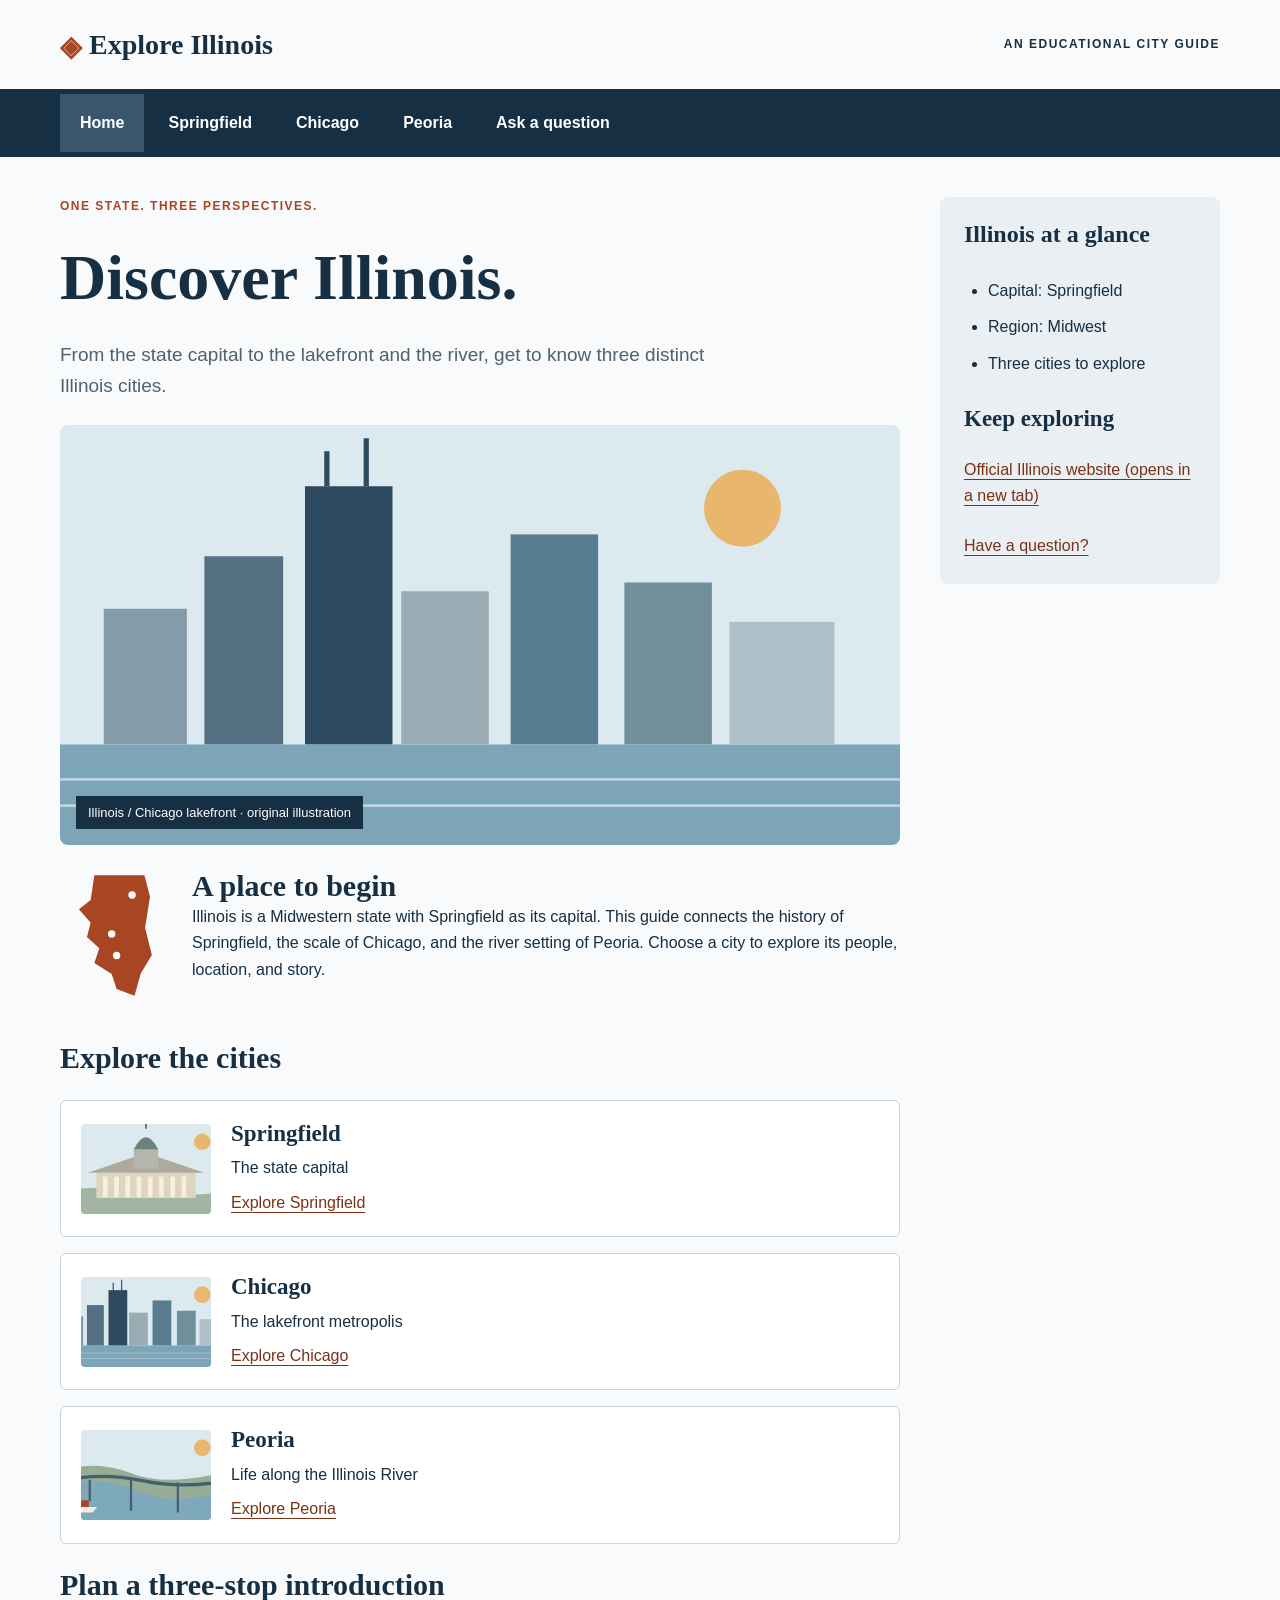
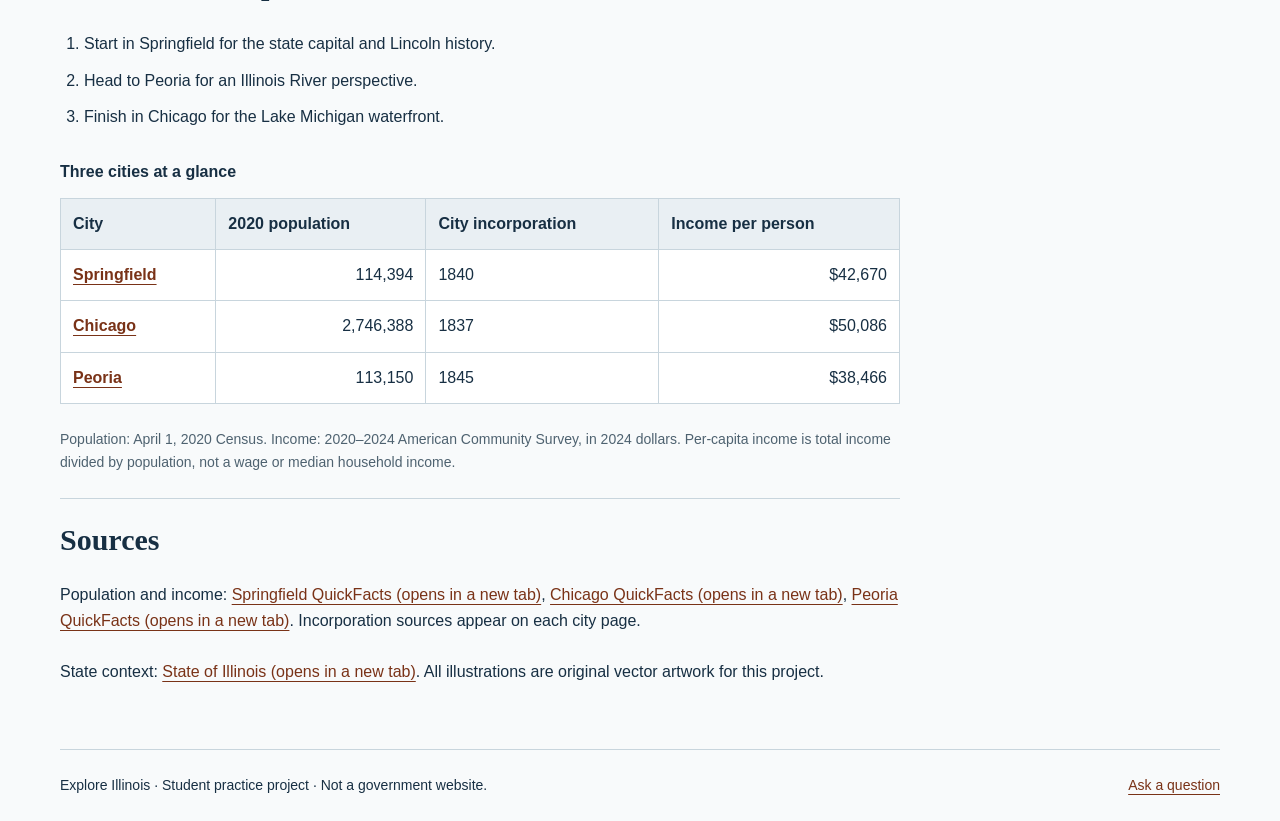
==== index.html @ 509b93b6 "Build five-page Illinois guide and local email validation" ====
<!DOCTYPE html>
<html lang="en">
<head>
  <meta charset="utf-8">
  <meta name="viewport" content="width=device-width, initial-scale=1">
  <meta name="description" content="Explore Illinois and three of its cities through this educational website.">
  <title>Discover Illinois | Explore Illinois</title>
  <link rel="stylesheet" href="styles.css">
  <script src="script.js" defer="defer">
</script>
</head>
<body>
  <!-- The same frame and navigation appear on all five pages. -->
  <header class="container site-header">
    <a class="brand" href="index.html">
<span class="site-mark" aria-hidden="true">◈</span> Explore Illinois</a>
    <p class="project-note">An educational city guide</p>
  </header>
  <nav class="nav-bar" aria-label="Main navigation">
<ul class="container nav-list">
<li>
<a href="index.html" aria-current="page">Home</a>
</li>
<li>
<a href="springfield.html">Springfield</a>
</li>
<li>
<a href="chicago.html">Chicago</a>
</li>
<li>
<a href="peoria.html">Peoria</a>
</li>
<li>
<a href="contact.html">Ask a question</a>
</li>
</ul>
</nav>
  <main class="container page-layout">
    <section class="stack" aria-labelledby="page-title">
<p class="eyebrow">One state. Three perspectives.</p>
<h1 id="page-title">Discover Illinois.</h1>
<p class="lead">From the state capital to the lakefront and the river, get to know three distinct Illinois cities.</p>
<figure class="scene">
<img src="assets/chicago.svg" width="960" height="480" alt="Illustration of the Chicago skyline beside blue Lake Michigan.">
<figcaption class="image-label">Illinois / Chicago lakefront · original illustration</figcaption>
</figure>
<div class="intro">
<img class="state-image" src="assets/illinois.svg" width="180" height="220" alt="Stylized Illinois outline with three markers representing Chicago, Peoria, and Springfield.">
<h2>A place to begin</h2>
<p>Illinois is a Midwestern state with Springfield as its capital. This guide connects the history of Springfield, the scale of Chicago, and the river setting of Peoria. Choose a city to explore its people, location, and story.</p>
</div>
<h2>Explore the cities</h2>
<div class="city-cards">
<article class="city-card">
<img src="assets/springfield.svg" width="130" height="90" alt="Illustrated view of Springfield.">
<div>
<h3>Springfield</h3>
<p>The state capital</p>
<a href="springfield.html">Explore Springfield</a>
</div>
</article>
<article class="city-card">
<img src="assets/chicago.svg" width="130" height="90" alt="Illustrated view of Chicago.">
<div>
<h3>Chicago</h3>
<p>The lakefront metropolis</p>
<a href="chicago.html">Explore Chicago</a>
</div>
</article>
<article class="city-card">
<img src="assets/peoria.svg" width="130" height="90" alt="Illustrated view of Peoria.">
<div>
<h3>Peoria</h3>
<p>Life along the Illinois River</p>
<a href="peoria.html">Explore Peoria</a>
</div>
</article>
</div>
<h2>Plan a three-stop introduction</h2>
<ol>
<li>Start in Springfield for the state capital and Lincoln history.</li>
<li>Head to Peoria for an Illinois River perspective.</li>
<li>Finish in Chicago for the Lake Michigan waterfront.</li>
</ol>
<div class="table-scroll">
<table>
<caption>Three cities at a glance</caption>
<thead>
<tr>
<th scope="col">City</th>
<th scope="col">2020 population</th>
<th scope="col">City incorporation</th>
<th scope="col">Income per person</th>
</tr>
</thead>
<tbody>
<tr>
<th scope="row">
<a href="springfield.html">Springfield</a>
</th>
<td class="numeric">114,394</td>
<td>1840</td>
<td class="numeric">$42,670</td>
</tr>
<tr>
<th scope="row">
<a href="chicago.html">Chicago</a>
</th>
<td class="numeric">2,746,388</td>
<td>1837</td>
<td class="numeric">$50,086</td>
</tr>
<tr>
<th scope="row">
<a href="peoria.html">Peoria</a>
</th>
<td class="numeric">113,150</td>
<td>1845</td>
<td class="numeric">$38,466</td>
</tr>
</tbody>
</table>
</div>
<p class="small">Population: April 1, 2020 Census. Income: 2020–2024 American Community Survey, in 2024 dollars. Per-capita income is total income divided by population, not a wage or median household income.</p>
<section class="sources stack" aria-labelledby="sources-title">
<h2 id="sources-title">Sources</h2>
<p>Population and income: <a href="https://www.census.gov/quickfacts/springfieldcityillinois" target="_blank" rel="noopener noreferrer">Springfield QuickFacts (opens in a new tab)</a>, <a href="https://www.census.gov/quickfacts/chicagocityillinois" target="_blank" rel="noopener noreferrer">Chicago QuickFacts (opens in a new tab)</a>, <a href="https://www.census.gov/quickfacts/peoriacityillinois" target="_blank" rel="noopener noreferrer">Peoria QuickFacts (opens in a new tab)</a>. Incorporation sources appear on each city page.</p>
<p>State context: <a href="https://www.illinois.gov/" target="_blank" rel="noopener noreferrer">State of Illinois (opens in a new tab)</a>. All illustrations are original vector artwork for this project.</p>
</section>
</section>
    <aside class="stack" aria-labelledby="aside-title">
<h2 id="aside-title">Illinois at a glance</h2>
<ul>
<li>Capital: Springfield</li>
<li>Region: Midwest</li>
<li>Three cities to explore</li>
</ul>
<h3>Keep exploring</h3>
<p>
<a href="https://www.illinois.gov/" target="_blank" rel="noopener noreferrer">Official Illinois website (opens in a new tab)</a>
</p>
<p>
<a href="contact.html">Have a question?</a>
</p>
</aside>
  </main>
  <footer class="container site-footer">
<p>Explore Illinois · Student practice project · Not a government website.</p>
<a href="contact.html">Ask a question</a>
</footer>
</body>
</html>
---- styles.css ----
/* Shared colors and type keep the five pages consistent. */
:root { --ink: #172f43; --muted: #4e6270; --paper: #f8fafb; --line: #c8d5dd; --accent: #a84624; }
* { box-sizing: border-box; }
body { margin: 0; background: var(--paper); color: var(--ink); font: 16px/1.65 Arial, sans-serif; }
h1, h2, h3, p, ul, ol, figure, dl { margin: 0; }
h1, h2, h3 { font-family: Georgia, serif; line-height: 1.15; }
h1 { font-size: clamp(38px, 5vw, 64px); }
h2 { font-size: 30px; }
h3 { font-size: 23px; }
a { color: #793217; text-underline-offset: 4px; }
a:hover { text-decoration-thickness: 2px; }
:focus-visible { outline: 3px solid var(--accent); outline-offset: 4px; }
.container { width: min(1160px, calc(100% - 40px)); margin-inline: auto; }
.site-header { padding-block: 28px; display: flex; justify-content: space-between; align-items: center; gap: 24px; }
.brand { color: var(--ink); font: bold 28px Georgia, serif; text-decoration: none; }
/* Relative positioning nudges the small site mark into optical alignment. */
.site-mark { position: relative; top: 2px; display: inline-block; color: var(--accent); }
.project-note, .eyebrow { font-size: 12px; font-weight: bold; letter-spacing: 1.5px; text-transform: uppercase; }
.nav-bar { background: var(--ink); }
.nav-list { display: flex; flex-wrap: wrap; list-style: none; padding: 0; gap: 4px; }
.nav-list a { display: block; padding: 16px 20px; color: white; font-weight: bold; text-decoration: none; }
/* Rollover makes navigation respond visibly to a pointer. */
.nav-list a:hover, .nav-list a[aria-current="page"] { background: #38566c; }
.page-layout { display: grid; grid-template-columns: minmax(0, 3fr) minmax(230px, 1fr); gap: 40px; padding-block: 40px 64px; align-items: start; }
.stack { display: flex; flex-direction: column; gap: 24px; min-width: 0; }
.eyebrow { color: var(--accent); }
.lead { color: var(--muted); font-size: 19px; max-width: 65ch; }
.scene { position: relative; }
.scene img { display: block; width: 100%; height: auto; border-radius: 8px; }
/* Absolute positioning places a readable caption on the illustration. */
.image-label { position: absolute; bottom: 16px; left: 16px; padding: 6px 12px; color: white; background: var(--ink); font-size: 13px; }
aside { padding: 24px; background: #e9eff3; border-radius: 8px; }
aside h2 { font-size: 24px; }
ul, ol { padding-left: 24px; }
li { padding-block: 5px; }
.city-cards { display: grid; gap: 16px; }
.city-card { display: flex; align-items: center; gap: 20px; border: 1px solid var(--line); padding: 20px; border-radius: 6px; background: white; }
.city-card img { width: 130px; height: 90px; object-fit: cover; border-radius: 4px; }
.city-card div { display: grid; gap: 8px; }
.intro { display: flow-root; }
/* A floated state illustration lets the introduction wrap beside it. */
.state-image { float: left; width: 112px; height: 136px; margin: 0 20px 12px 0; }
.facts { display: grid; grid-template-columns: 1fr 2fr; border-top: 1px solid var(--line); }
.facts dt, .facts dd { padding: 14px 12px; border-bottom: 1px solid var(--line); margin: 0; }
.facts dt { font-weight: bold; background: #e9eff3; }
.table-scroll { overflow-x: auto; }
table { width: 100%; border-collapse: collapse; background: white; }
caption { text-align: left; font-weight: bold; padding-bottom: 12px; }
th, td { padding: 12px; border: 1px solid var(--line); text-align: left; }
thead { background: #e9eff3; }
.numeric { text-align: right; font-variant-numeric: tabular-nums; }
.small { font-size: 14px; color: var(--muted); }
.sources { border-top: 1px solid var(--line); padding-top: 24px; }
#contact-form { display: grid; grid-template-columns: 1fr 1fr; gap: 20px; padding: 24px; border: 1px solid var(--line); border-radius: 8px; background: white; }
.field { display: flex; flex-direction: column; gap: 8px; min-width: 0; }
.full { grid-column: 1 / -1; }
label { font-weight: bold; }
input, textarea { padding: 12px; width: 100%; min-width: 0; border: 1px solid #708390; border-radius: 4px; background: white; color: var(--ink); font: inherit; }
textarea { resize: vertical; min-height: 150px; }
button { width: fit-content; padding: 12px 24px; border: 0; border-radius: 4px; background: var(--accent); color: white; font: bold 16px/1.5 Arial, sans-serif; cursor: pointer; }
button:hover { background: #793217; }
button:disabled { opacity: .6; cursor: default; }
.site-footer { border-top: 1px solid var(--line); padding-block: 24px; display: flex; flex-wrap: wrap; justify-content: space-between; gap: 16px; font-size: 14px; }
@media (max-width: 760px) {
  .page-layout { grid-template-columns: 1fr; gap: 32px; padding-top: 28px; }
  .site-header { align-items: flex-start; flex-direction: column; gap: 8px; }
  .nav-list a { padding: 12px; }
  .city-card { align-items: flex-start; }
  .city-card img { width: 90px; height: 80px; }
  #contact-form { grid-template-columns: 1fr; padding: 20px; }
  .facts { grid-template-columns: 1fr; }
  .facts dt { padding-bottom: 4px; border-bottom: 0; }
  .facts dd { padding-top: 4px; }
  table { table-layout: fixed; }
  th, td { padding: 6px; font-size: 12px; overflow-wrap: anywhere; }
}
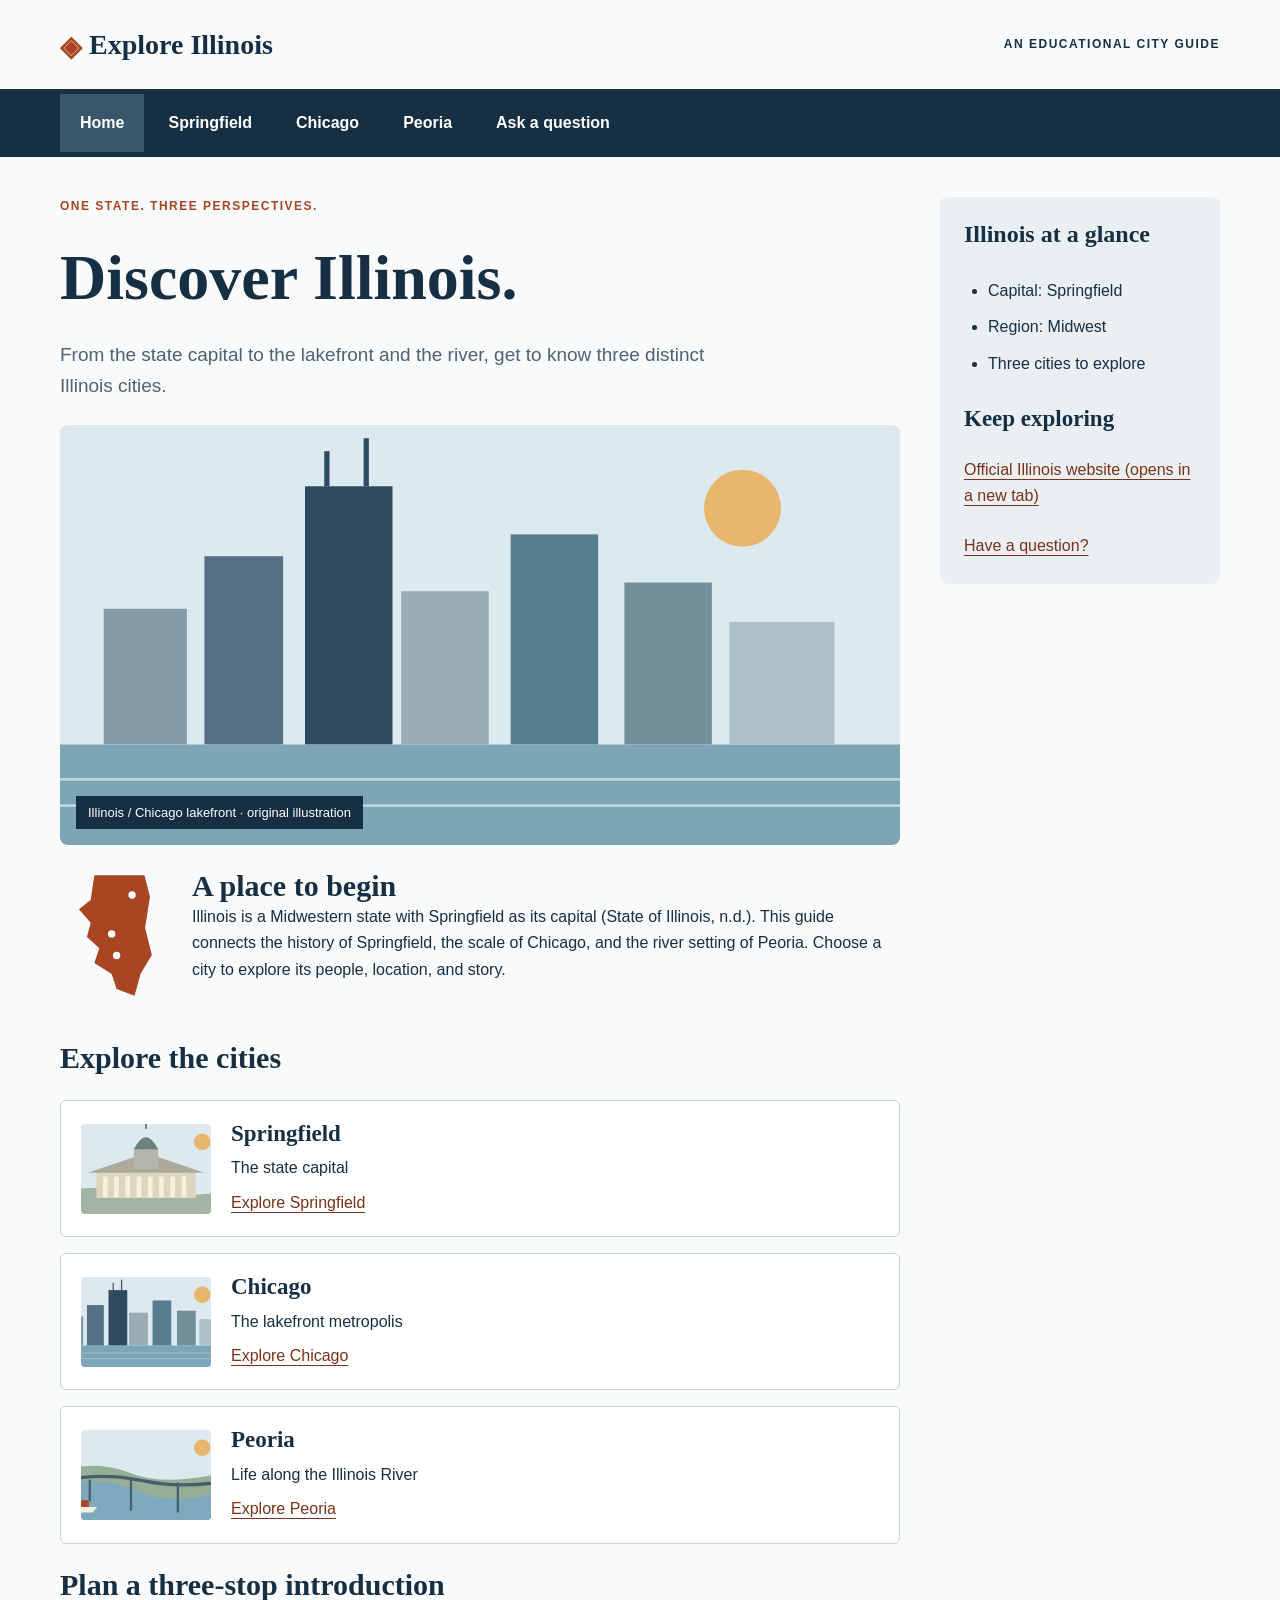
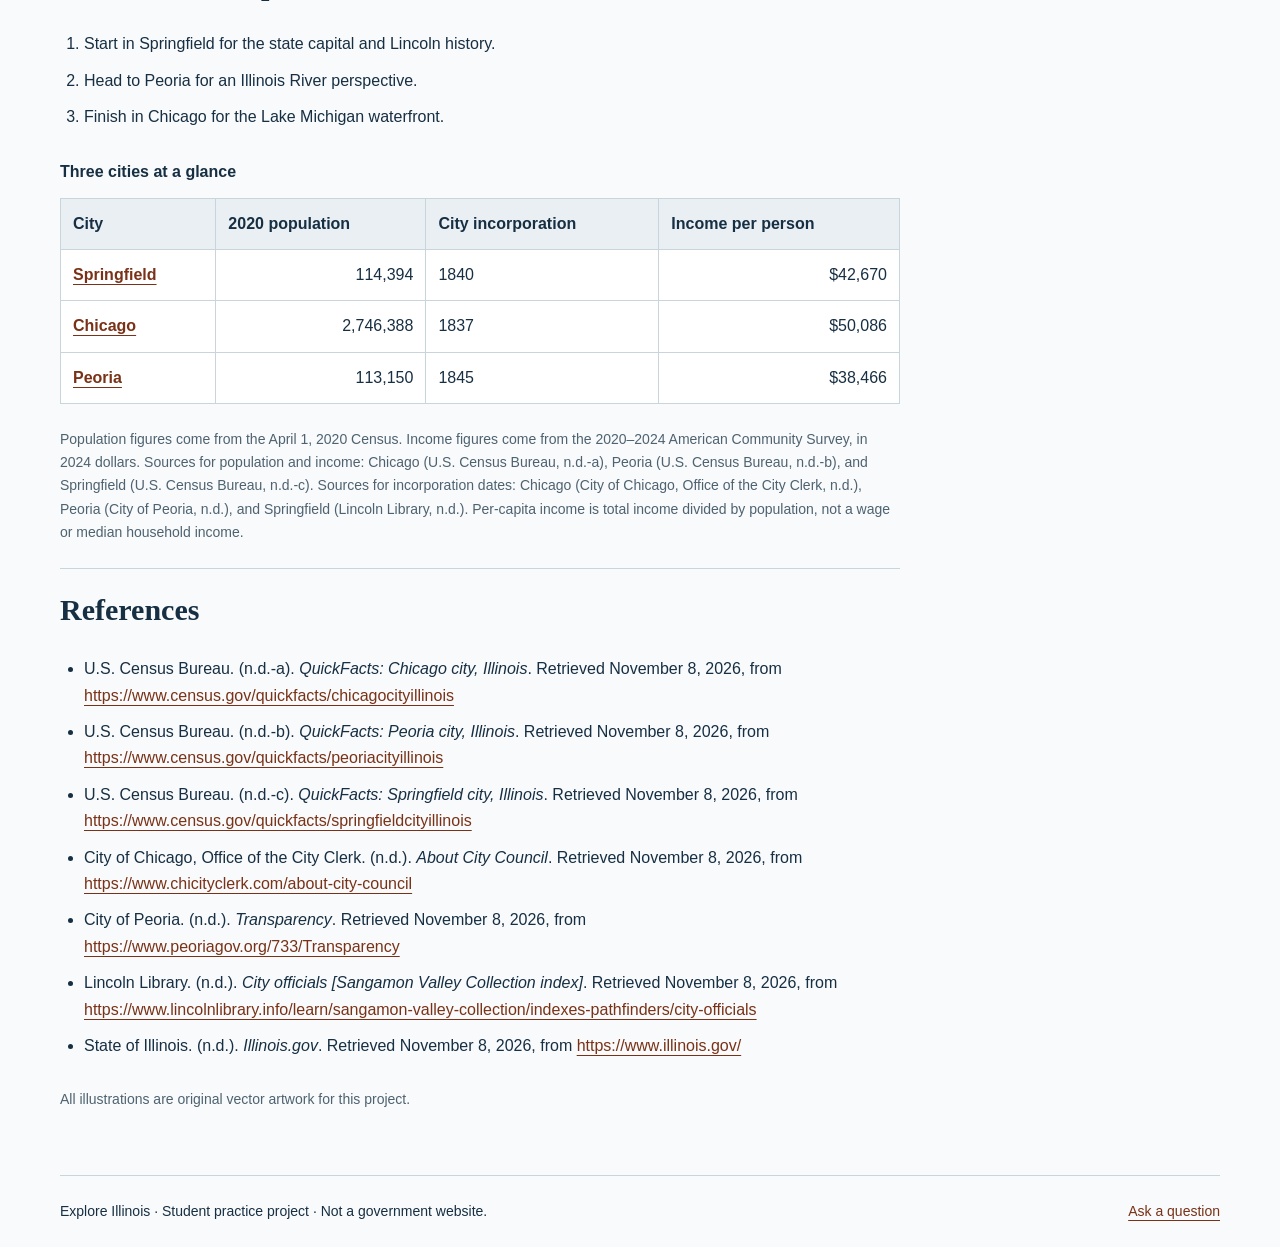
==== commit e6da25af: "Sync site files with GitLab working at 0e61d43" ====
--- a/index.html
+++ b/index.html
@@ -4,7 +4,7 @@
   <meta charset="utf-8">
   <meta name="viewport" content="width=device-width, initial-scale=1">
   <meta name="description" content="Explore Illinois and three of its cities through this educational website.">
-  <title>Discover Illinois | Explore Illinois</title>
+  <title>Home | Explore Illinois</title>
   <link rel="stylesheet" href="styles.css">
   <script src="script.js" defer="defer">
 </script>
@@ -47,7 +47,7 @@
 <div class="intro">
 <img class="state-image" src="assets/illinois.svg" width="180" height="220" alt="Stylized Illinois outline with three markers representing Chicago, Peoria, and Springfield.">
 <h2>A place to begin</h2>
-<p>Illinois is a Midwestern state with Springfield as its capital. This guide connects the history of Springfield, the scale of Chicago, and the river setting of Peoria. Choose a city to explore its people, location, and story.</p>
+<p>Illinois is a Midwestern state with Springfield as its capital (State of Illinois, n.d.). This guide connects the history of Springfield, the scale of Chicago, and the river setting of Peoria. Choose a city to explore its people, location, and story.</p>
 </div>
 <h2>Explore the cities</h2>
 <div class="city-cards">
@@ -121,11 +121,19 @@
 </tbody>
 </table>
 </div>
-<p class="small">Population: April 1, 2020 Census. Income: 2020–2024 American Community Survey, in 2024 dollars. Per-capita income is total income divided by population, not a wage or median household income.</p>
+<p class="small">Population figures come from the April 1, 2020 Census. Income figures come from the 2020–2024 American Community Survey, in 2024 dollars. Sources for population and income: Chicago (U.S. Census Bureau, n.d.-a), Peoria (U.S. Census Bureau, n.d.-b), and Springfield (U.S. Census Bureau, n.d.-c). Sources for incorporation dates: Chicago (City of Chicago, Office of the City Clerk, n.d.), Peoria (City of Peoria, n.d.), and Springfield (Lincoln Library, n.d.). Per-capita income is total income divided by population, not a wage or median household income.</p>
 <section class="sources stack" aria-labelledby="sources-title">
-<h2 id="sources-title">Sources</h2>
-<p>Population and income: <a href="https://www.census.gov/quickfacts/springfieldcityillinois" target="_blank" rel="noopener noreferrer">Springfield QuickFacts (opens in a new tab)</a>, <a href="https://www.census.gov/quickfacts/chicagocityillinois" target="_blank" rel="noopener noreferrer">Chicago QuickFacts (opens in a new tab)</a>, <a href="https://www.census.gov/quickfacts/peoriacityillinois" target="_blank" rel="noopener noreferrer">Peoria QuickFacts (opens in a new tab)</a>. Incorporation sources appear on each city page.</p>
-<p>State context: <a href="https://www.illinois.gov/" target="_blank" rel="noopener noreferrer">State of Illinois (opens in a new tab)</a>. All illustrations are original vector artwork for this project.</p>
+<h2 id="sources-title">References</h2>
+<ul class="references">
+<li>U.S. Census Bureau. (n.d.-a). <cite>QuickFacts: Chicago city, Illinois</cite>. Retrieved November 8, 2026, from <a href="https://www.census.gov/quickfacts/chicagocityillinois" target="_blank" rel="noopener noreferrer">https://www.census.gov/quickfacts/chicagocityillinois</a></li>
+<li>U.S. Census Bureau. (n.d.-b). <cite>QuickFacts: Peoria city, Illinois</cite>. Retrieved November 8, 2026, from <a href="https://www.census.gov/quickfacts/peoriacityillinois" target="_blank" rel="noopener noreferrer">https://www.census.gov/quickfacts/peoriacityillinois</a></li>
+<li>U.S. Census Bureau. (n.d.-c). <cite>QuickFacts: Springfield city, Illinois</cite>. Retrieved November 8, 2026, from <a href="https://www.census.gov/quickfacts/springfieldcityillinois" target="_blank" rel="noopener noreferrer">https://www.census.gov/quickfacts/springfieldcityillinois</a></li>
+<li>City of Chicago, Office of the City Clerk. (n.d.). <cite>About City Council</cite>. Retrieved November 8, 2026, from <a href="https://www.chicityclerk.com/about-city-council" target="_blank" rel="noopener noreferrer">https://www.chicityclerk.com/about-city-council</a></li>
+<li>City of Peoria. (n.d.). <cite>Transparency</cite>. Retrieved November 8, 2026, from <a href="https://www.peoriagov.org/733/Transparency" target="_blank" rel="noopener noreferrer">https://www.peoriagov.org/733/Transparency</a></li>
+<li>Lincoln Library. (n.d.). <cite>City officials [Sangamon Valley Collection index]</cite>. Retrieved November 8, 2026, from <a href="https://www.lincolnlibrary.info/learn/sangamon-valley-collection/indexes-pathfinders/city-officials" target="_blank" rel="noopener noreferrer">https://www.lincolnlibrary.info/learn/sangamon-valley-collection/indexes-pathfinders/city-officials</a></li>
+<li>State of Illinois. (n.d.). <cite>Illinois.gov</cite>. Retrieved November 8, 2026, from <a href="https://www.illinois.gov/" target="_blank" rel="noopener noreferrer">https://www.illinois.gov/</a></li>
+</ul>
+<p class="small">All illustrations are original vector artwork for this project.</p>
 </section>
 </section>
     <aside class="stack" aria-labelledby="aside-title">
@@ -149,4 +157,4 @@
 <a href="contact.html">Ask a question</a>
 </footer>
 </body>
-</html>+</html>
